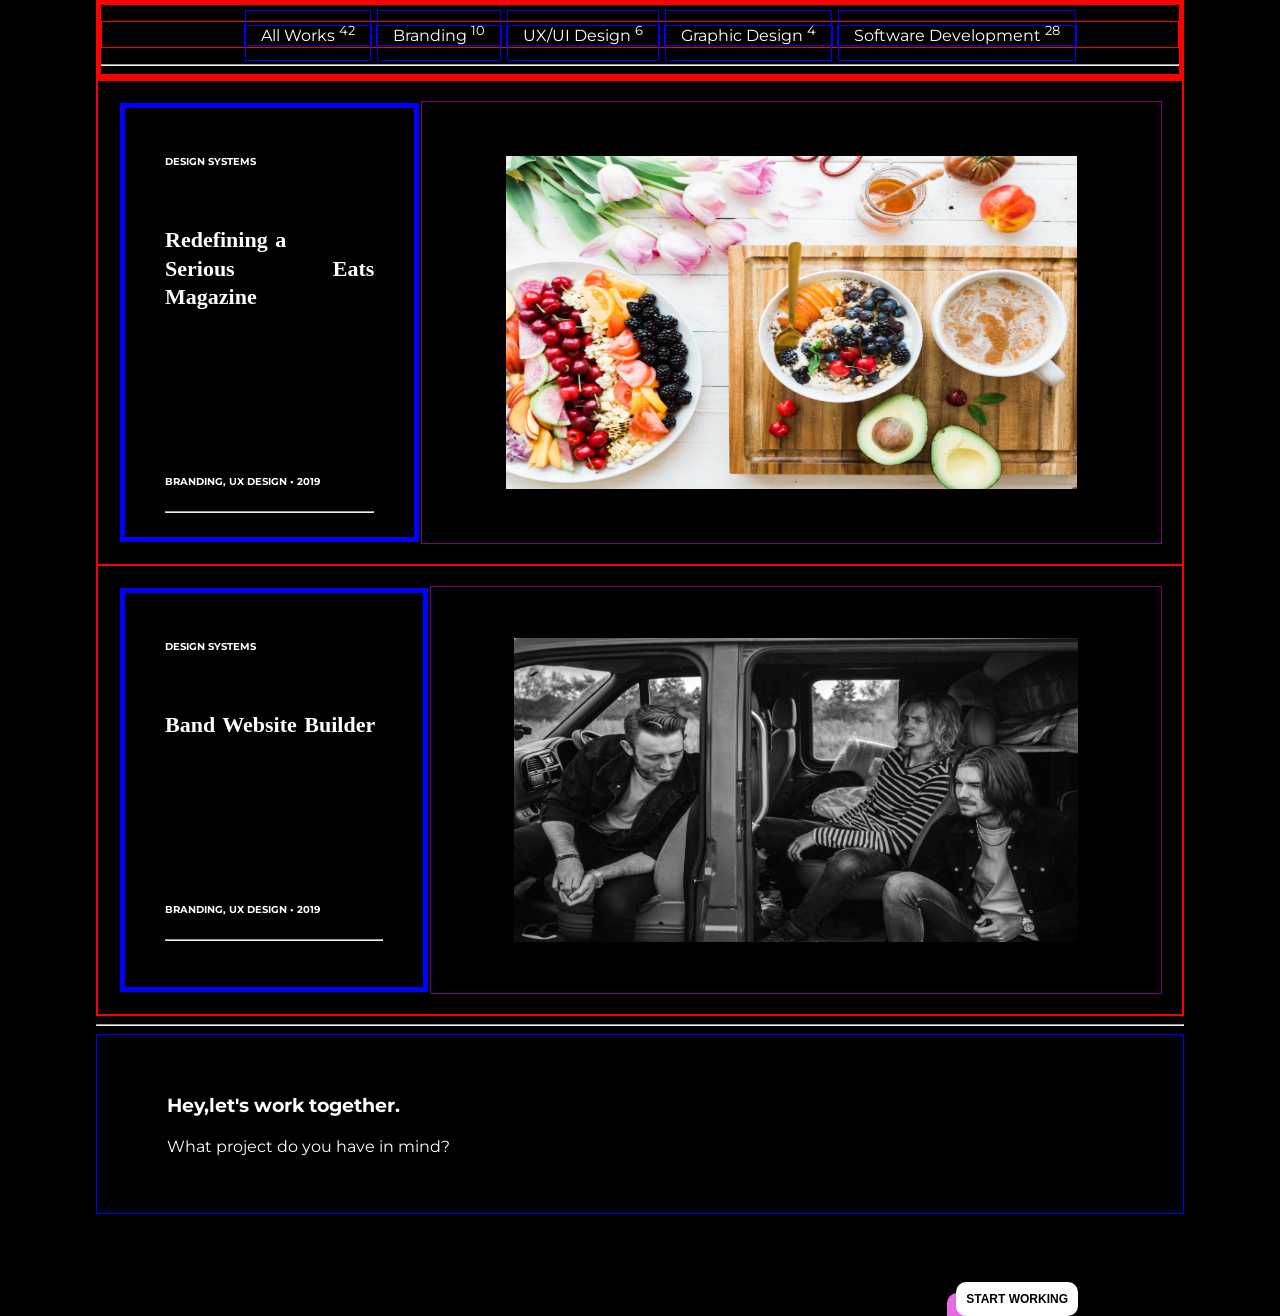
==== websiteFiji/index.html @ 575da294 "first commit" ====
<!DOCTYPE html>
<html>

<head>
    <link rel="stylesheet" type="text/css" href="style.css">
    <title>Services</title>
    <meta name="keywords" content="design, branding, graphic desigh, software development">
    <link href="https://fonts.googleapis.com/css?family=Montserrat|Source+Sans+Pro&display=swap" rel="stylesheet">
</head>

<body>
    <nav class="navbar">
        <ul>
            <li><a href="#">All Works <sup>42</sup></a></li>
            <li><a href="#">Branding <sup>10</sup></a></li>
            <li><a href="#">UX/UI Design <sup>6</sup></a></li>
            <li><a href="#">Graphic Design <sup>4</sup></a></li>
            <li><a href="#">Software Development <sup>28</sup></a></li>
        </ul>
        <hr />
    </nav>
    <div>
        <main>
            <div class="top">
                <div class="left-text">
                    <h5>Design systems</h5>
                    <h2>Redefining a <br />Serious Eats Magazine </h2>
                    <h6>Branding, UX Design
                        <span>&#8226;</span> 2019
                    </h6>


                    <hr />
                </div>


                <div class="picture-top">
                    <img class="picture1" src="images/firstPicForTheWeb.jpg" alt="breakfast" />
                </div>

            </div>

            <div class="top">
                <div class="left-text text2">
                    <h5>Design systems</h5>
                    <h2>Band Website Builder </h2>
                    <h6>Branding, UX Design
                        <span>&#8226;</span> 2019
                    </h6>
                    <hr />
                </div>
                <div class="picture-top">
                    <img class="picture1" src="images/secondPicForTheWeb.jpg" alt="guys" />
                </div>
            </div>
        </main>
    </div>
    <hr />
    <footer>
        <h3 class="bold">Hey,let's work together.</h4>
            <p class="tallerText">What project do you have in mind?</p>
            <button class="button">Start working</button>
    </footer>

</body>

</html>
---- websiteFiji/style.css ----
* {
    box-sizing: border-box;
  }

body {
    background-color: black;
    color: white;
    font-family: 'Montserrat', sans-serif;
    font-weight: 400;
    line-height: 1.3;
    text-align: justify;
    width: 85%;
    margin: 0 auto; 
}
.navbar {
    border: 5px solid red;
    text-align: center;
    
    /* padding: 20px; */
}
ul {
    border: 1px solid red;
}

li {
    /* display: flex;
    flex-direction: row;
    justify-content: space-around;  */
    /* text-decoration: none;
    color: #000033; */
    border: 1px solid blue;
    display: inline;
    /* text-align: center; */
     
}

a {
    /* display: flex;
    flex-direction: row;
    justify-content: space-around; 
    list-style-type: none; */
    padding: 15px 15px 15px 15px;
    color: white;
    text-decoration: none;
    border: 1px solid blue;
    /* text-align: center; */
  /* display: inline-block; */
}
  
  li a:hover  {
      color: gray;
  }
    

main {
    border: 1px solid red;
}
.top {
    display: flex;
    flex-direction: row;
    justify-content: space-around;
    border: 1px solid red;
    padding: 20px;
}


/* .picture1:hover  {
    background-color:#E56DE1;
    opacity: 0.5;   
} */
.left-text:hover {
    color: #E56DE1;
    /* opacity: 0.5;  */
}
  /* .picture1:after {
    content:"";
    top: 0;
    left:0;
    width:50%;
    height:50%;
    background-color: #E56DE1;
    opacity:0;
   
  } */

.picture1:hover{
    opacity: 0.5;
    background-color:#E56DE1;
}  
/* .picture1{
    background-color: #E56DE1;
} */
/* .picture1:after{
    opacity: 1;
    background-color: #E56DE1;
} */



  /* .picture1, .left-text:hover:after  {
    opacity: .5;
  } */
 

.left-text {
    /* display: flex;
    flex-direction: column;
    justify-content: left; */
    padding: 10px 40px;
    border: 5px solid blue;
    margin: 2px;
    width: 150%;
}
h2 {
    font-family: Georgia, 'Times New Roman', Times, serif;
    font-size: 22px; 
    word-spacing:  2px;
    padding: 40px 0 0 0;   
}
 h5, h6 {
    text-transform: uppercase;
    font-size: 10px;
    
    /* word-spacing: .3px; */
    /* letter-spacing: 0px; */
    /* font-weight: 480; */
}
h5 {
    padding: 20px 0 0 0; 
}

h6 {
    padding: 140px 0 0 0;
}




.picture-top {
    display: flex;
    justify-content: center;
    align-items: center;
   
    /* display: flex;
    flex-direction: column;
    justify-content: right; */
    /* width: 60%;
    height: 40%; */
    border: 1px solid purple;
    /* display: block; */
  

}

.picture1 {
    display: flex;
    flex-direction: column;
    justify-content: right;
    width: 80%;
    height: 80%;
    /* border: 10px solid yellow;  */
    padding: 10px;
    margin:5px;
    

}


footer {
    /*display: flex;
     justify-content: center;
    align-items: center; */
    border: 1px solid blue;
    padding: 15px;
    padding: 40px 70px;
 }  
 .bold {
    font-weight: bold;
 } 
 /* .tallerText {
    font-size: 17px;
 } */
  .button {
    background-color: white;
    border: none;
    color:black;
    padding: 10px;
    border-radius: 10px;
    text-align: center;
    text-decoration: none;
    font-size: 12px;
    margin: 4px 2px;
    cursor: pointer;
    text-transform: uppercase;
    font-weight: bold;
    position: absolute;
    right: 200px;
    bottom: -420px;
    box-shadow: -9px 11px  #E56DE1;
  }
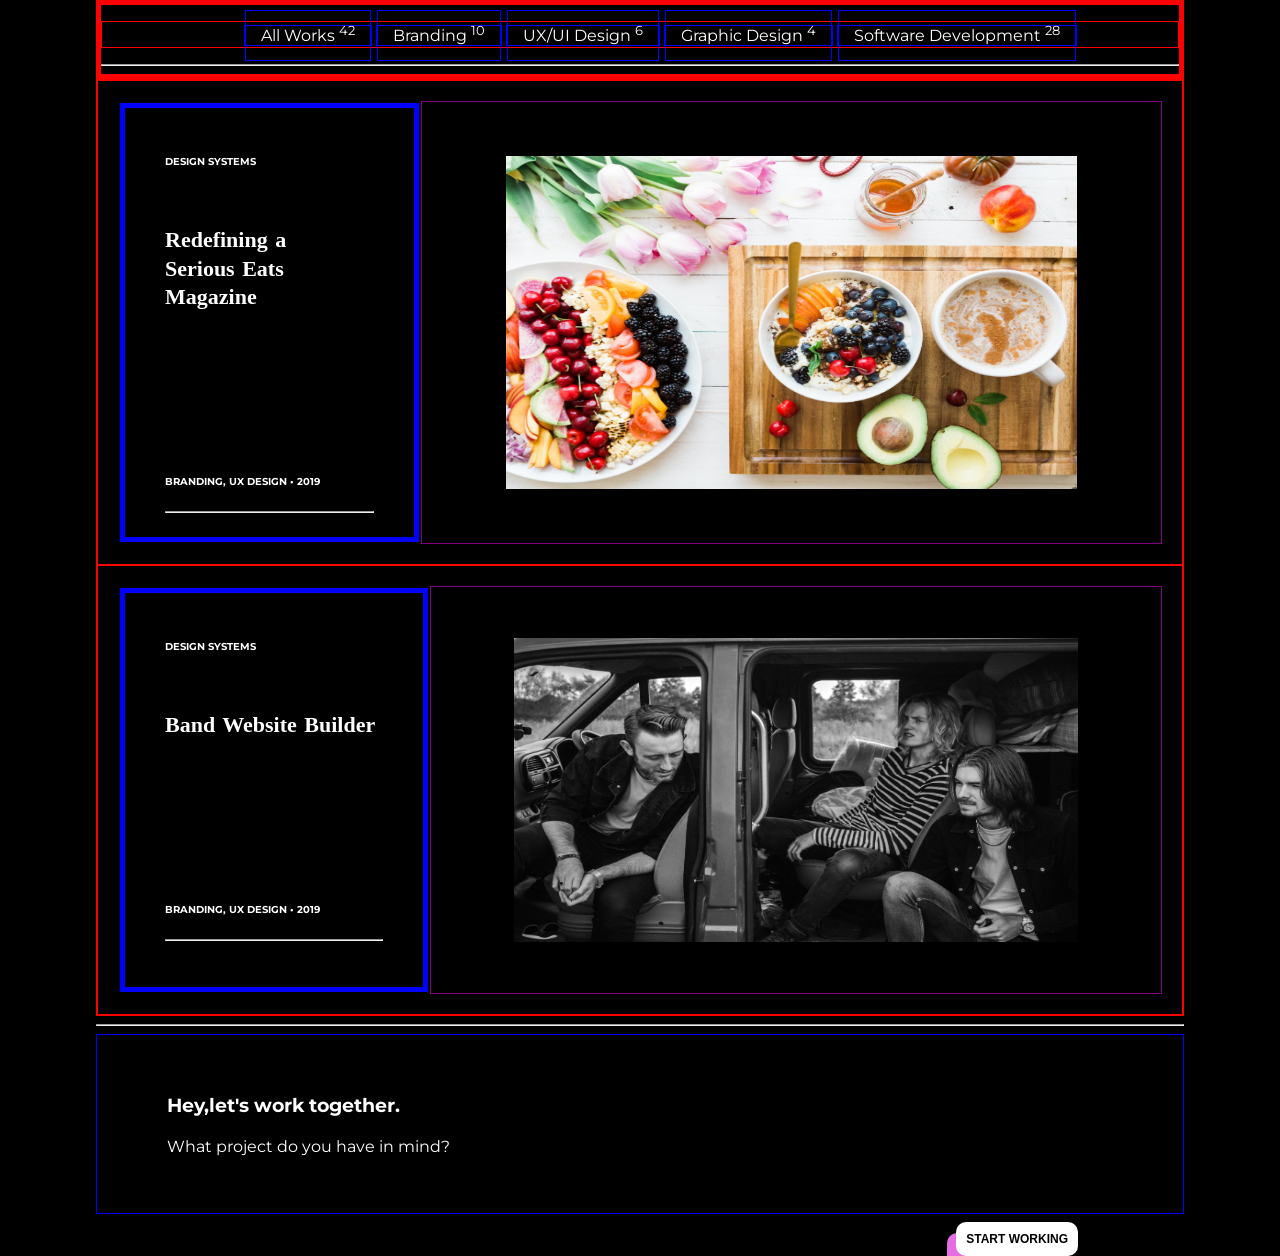
==== commit eeb5d26b: "Removed commented lines" ====
--- a/websiteFiji/index.html
+++ b/websiteFiji/index.html
@@ -28,20 +28,16 @@
                     <h6>Branding, UX Design
                         <span>&#8226;</span> 2019
                     </h6>
-
-
                     <hr />
                 </div>
-
 
                 <div class="picture-top">
                     <img class="picture1" src="images/firstPicForTheWeb.jpg" alt="breakfast" />
                 </div>
-
             </div>
 
             <div class="top">
-                <div class="left-text text2">
+                <div class="left-text">
                     <h5>Design systems</h5>
                     <h2>Band Website Builder </h2>
                     <h6>Branding, UX Design
--- a/websiteFiji/style.css
+++ b/websiteFiji/style.css
@@ -15,36 +15,21 @@
 .navbar {
     border: 5px solid red;
     text-align: center;
-    
-    /* padding: 20px; */
 }
 ul {
     border: 1px solid red;
 }
 
 li {
-    /* display: flex;
-    flex-direction: row;
-    justify-content: space-around;  */
-    /* text-decoration: none;
-    color: #000033; */
     border: 1px solid blue;
-    display: inline;
-    /* text-align: center; */
-     
+    display: inline;     
 }
 
 a {
-    /* display: flex;
-    flex-direction: row;
-    justify-content: space-around; 
-    list-style-type: none; */
     padding: 15px 15px 15px 15px;
     color: white;
     text-decoration: none;
     border: 1px solid blue;
-    /* text-align: center; */
-  /* display: inline-block; */
 }
   
   li a:hover  {
@@ -64,50 +49,20 @@
 }
 
 
-/* .picture1:hover  {
-    background-color:#E56DE1;
-    opacity: 0.5;   
-} */
 .left-text:hover {
     color: #E56DE1;
-    /* opacity: 0.5;  */
 }
-  /* .picture1:after {
-    content:"";
-    top: 0;
-    left:0;
-    width:50%;
-    height:50%;
-    background-color: #E56DE1;
-    opacity:0;
-   
-  } */
 
 .picture1:hover{
     opacity: 0.5;
     background-color:#E56DE1;
 }  
-/* .picture1{
-    background-color: #E56DE1;
-} */
-/* .picture1:after{
-    opacity: 1;
-    background-color: #E56DE1;
-} */
 
 
-
-  /* .picture1, .left-text:hover:after  {
-    opacity: .5;
-  } */
- 
-
 .left-text {
-    /* display: flex;
-    flex-direction: column;
-    justify-content: left; */
     padding: 10px 40px;
     border: 5px solid blue;
+    text-align: left;
     margin: 2px;
     width: 150%;
 }
@@ -121,9 +76,7 @@
     text-transform: uppercase;
     font-size: 10px;
     
-    /* word-spacing: .3px; */
-    /* letter-spacing: 0px; */
-    /* font-weight: 480; */
+   
 }
 h5 {
     padding: 20px 0 0 0; 
@@ -135,20 +88,12 @@
 
 
 
-
 .picture-top {
     display: flex;
     justify-content: center;
     align-items: center;
+    border: 1px solid purple;
    
-    /* display: flex;
-    flex-direction: column;
-    justify-content: right; */
-    /* width: 60%;
-    height: 40%; */
-    border: 1px solid purple;
-    /* display: block; */
-  
 
 }
 
@@ -158,18 +103,12 @@
     justify-content: right;
     width: 80%;
     height: 80%;
-    /* border: 10px solid yellow;  */
     padding: 10px;
     margin:5px;
-    
-
 }
 
 
 footer {
-    /*display: flex;
-     justify-content: center;
-    align-items: center; */
     border: 1px solid blue;
     padding: 15px;
     padding: 40px 70px;
@@ -177,9 +116,7 @@
  .bold {
     font-weight: bold;
  } 
- /* .tallerText {
-    font-size: 17px;
- } */
+ 
   .button {
     background-color: white;
     border: none;
@@ -195,7 +132,7 @@
     font-weight: bold;
     position: absolute;
     right: 200px;
-    bottom: -420px;
+    bottom: -360px;
     box-shadow: -9px 11px  #E56DE1;
   } 
 
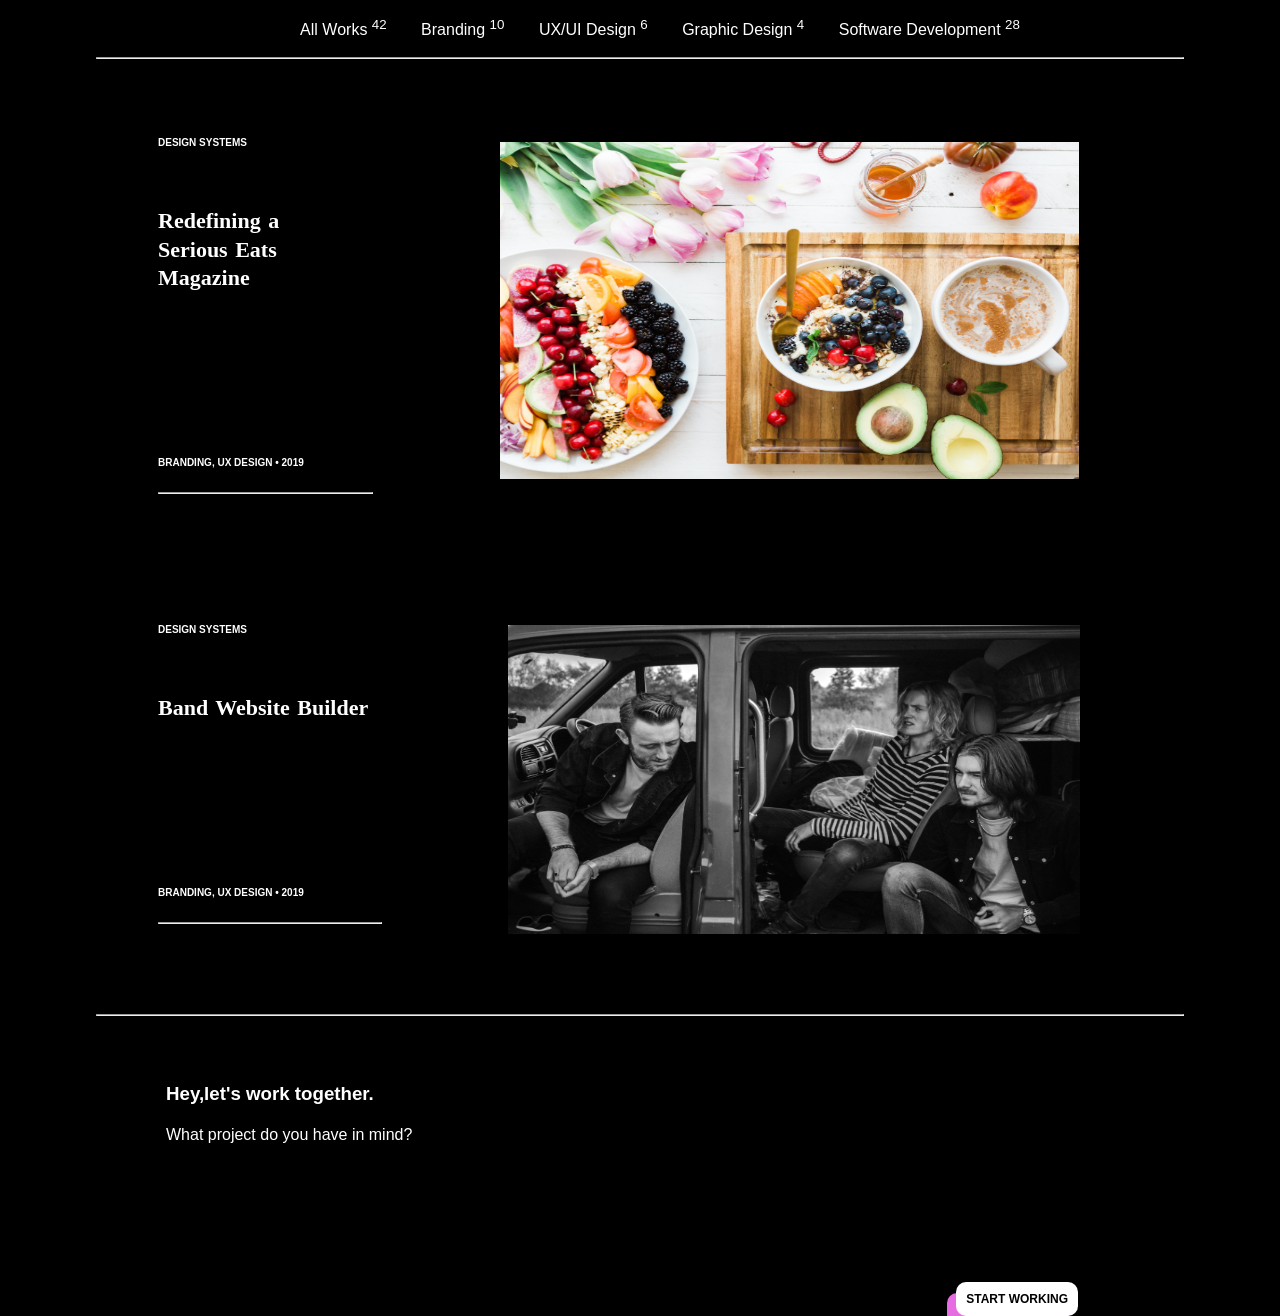
==== commit 107cb664: "Added media queries" ====
--- a/websiteFiji/index.html
+++ b/websiteFiji/index.html
@@ -4,8 +4,8 @@
 <head>
     <link rel="stylesheet" type="text/css" href="style.css">
     <title>Services</title>
-    <meta name="keywords" content="design, branding, graphic desigh, software development">
-    <link href="https://fonts.googleapis.com/css?family=Montserrat|Source+Sans+Pro&display=swap" rel="stylesheet">
+    <meta name="keywords" content="design, branding, graphic desigh, software development" <link
+        href="https://fonts.googleapis.com/css?family=Montserrat|Source+Sans+Pro&display=swap" rel="stylesheet">
 </head>
 
 <body>
--- a/websiteFiji/style.css
+++ b/websiteFiji/style.css
@@ -3,7 +3,7 @@
   }
 
 body {
-    background-color: black;
+    background-color:black;
     color: white;
     font-family: 'Montserrat', sans-serif;
     font-weight: 400;
@@ -13,15 +13,15 @@
     margin: 0 auto; 
 }
 .navbar {
-    border: 5px solid red;
+    border: 5px;
     text-align: center;
 }
 ul {
-    border: 1px solid red;
+    border: 1px;
 }
 
 li {
-    border: 1px solid blue;
+    border: 1px;
     display: inline;     
 }
 
@@ -29,7 +29,7 @@
     padding: 15px 15px 15px 15px;
     color: white;
     text-decoration: none;
-    border: 1px solid blue;
+    border: 1px;
 }
   
   li a:hover  {
@@ -38,13 +38,13 @@
     
 
 main {
-    border: 1px solid red;
+    border: 1px;
 }
 .top {
     display: flex;
     flex-direction: row;
     justify-content: space-around;
-    border: 1px solid red;
+    border: 1px;
     padding: 20px;
 }
 
@@ -61,7 +61,7 @@
 
 .left-text {
     padding: 10px 40px;
-    border: 5px solid blue;
+    border: 5px;
     text-align: left;
     margin: 2px;
     width: 150%;
@@ -86,15 +86,11 @@
     padding: 140px 0 0 0;
 }
 
-
-
 .picture-top {
     display: flex;
     justify-content: center;
     align-items: center;
-    border: 1px solid purple;
-   
-
+    border: 1px;
 }
 
 .picture1 {
@@ -109,7 +105,7 @@
 
 
 footer {
-    border: 1px solid blue;
+    border: 1px;
     padding: 15px;
     padding: 40px 70px;
  }  
@@ -132,9 +128,15 @@
     font-weight: bold;
     position: absolute;
     right: 200px;
-    bottom: -360px;
+    bottom: -420px;
     box-shadow: -9px 11px  #E56DE1;
   } 
+
+  @media screen and (max-width: 600px) {
+    body {
+      background-color: rgb(17, 13, 79);
+    }
+  }
 
   
 
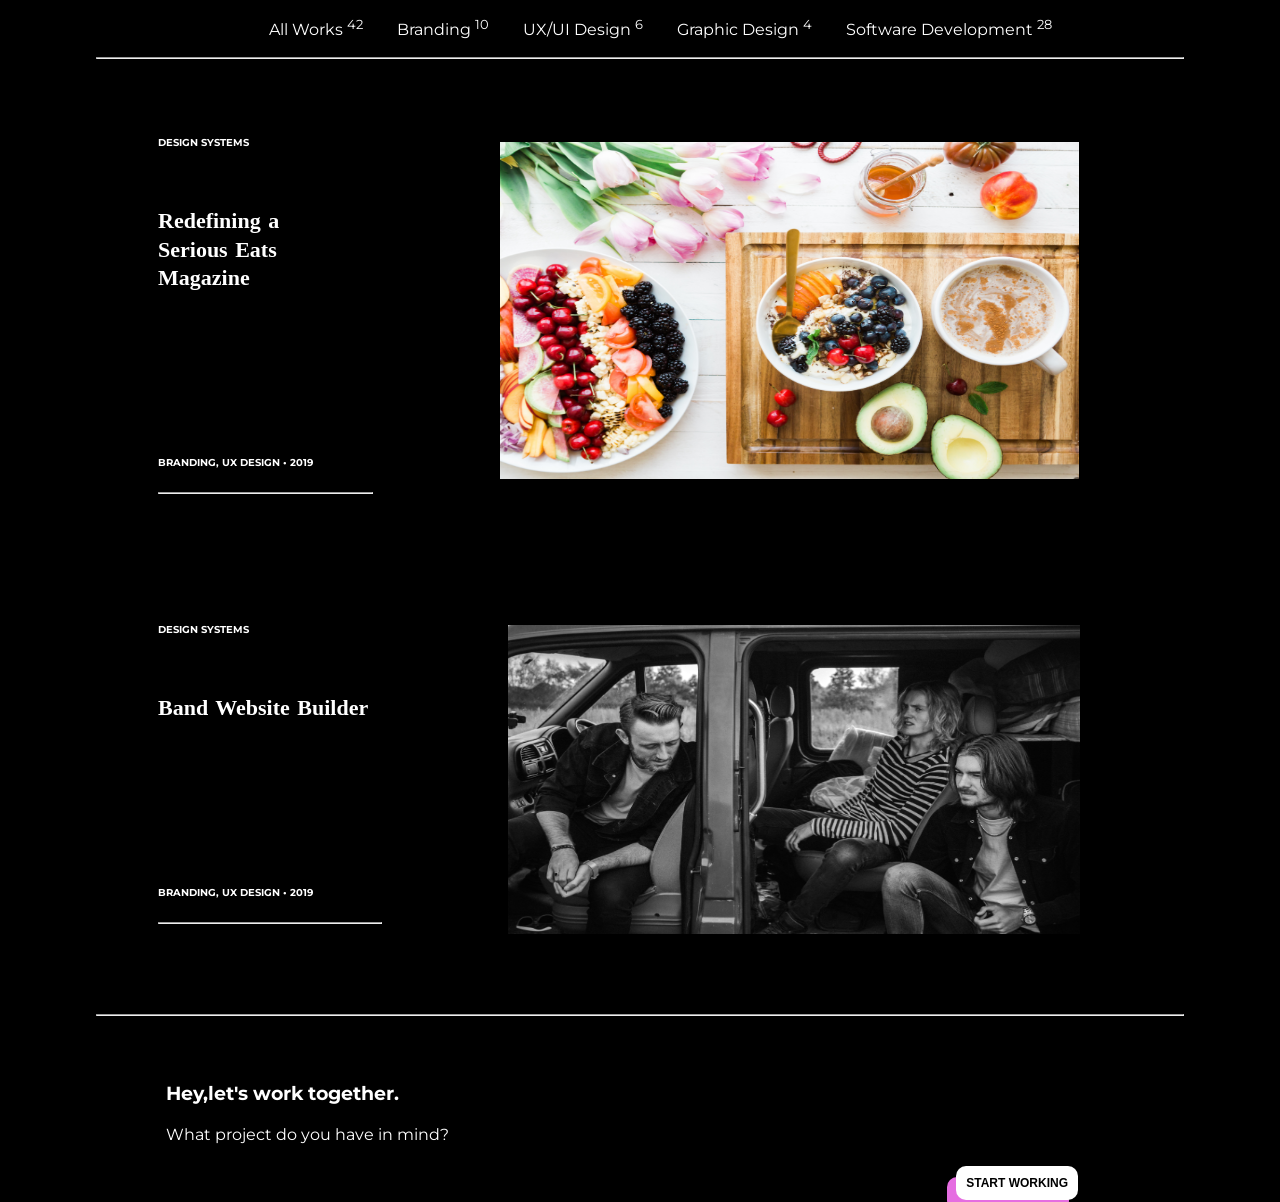
==== commit 04e94711: "New changes to the background" ====
--- a/websiteFiji/index.html
+++ b/websiteFiji/index.html
@@ -4,8 +4,9 @@
 <head>
     <link rel="stylesheet" type="text/css" href="style.css">
     <title>Services</title>
-    <meta name="keywords" content="design, branding, graphic desigh, software development" <link
-        href="https://fonts.googleapis.com/css?family=Montserrat|Source+Sans+Pro&display=swap" rel="stylesheet">
+    <meta name="keywords" content="design, branding, graphic desigh, software development">
+    <meta name=“viewport” content=“width=device-width,initial-scale=1.0">
+    <link href="https://fonts.googleapis.com/css?family=Montserrat|Source+Sans+Pro&display=swap" rel="stylesheet">
 </head>
 
 <body>
--- a/websiteFiji/style.css
+++ b/websiteFiji/style.css
@@ -3,7 +3,7 @@
   }
 
 body {
-    background-color:black;
+    background:black;
     color: white;
     font-family: 'Montserrat', sans-serif;
     font-weight: 400;
@@ -128,13 +128,17 @@
     font-weight: bold;
     position: absolute;
     right: 200px;
-    bottom: -420px;
+    /* bottom: -420px; */
     box-shadow: -9px 11px  #E56DE1;
   } 
 
+  [class*=“col-“] {
+    width: 100%;
+   }
+
   @media screen and (max-width: 600px) {
     body {
-      background-color: rgb(17, 13, 79);
+      background: pink;
     }
   }
 
